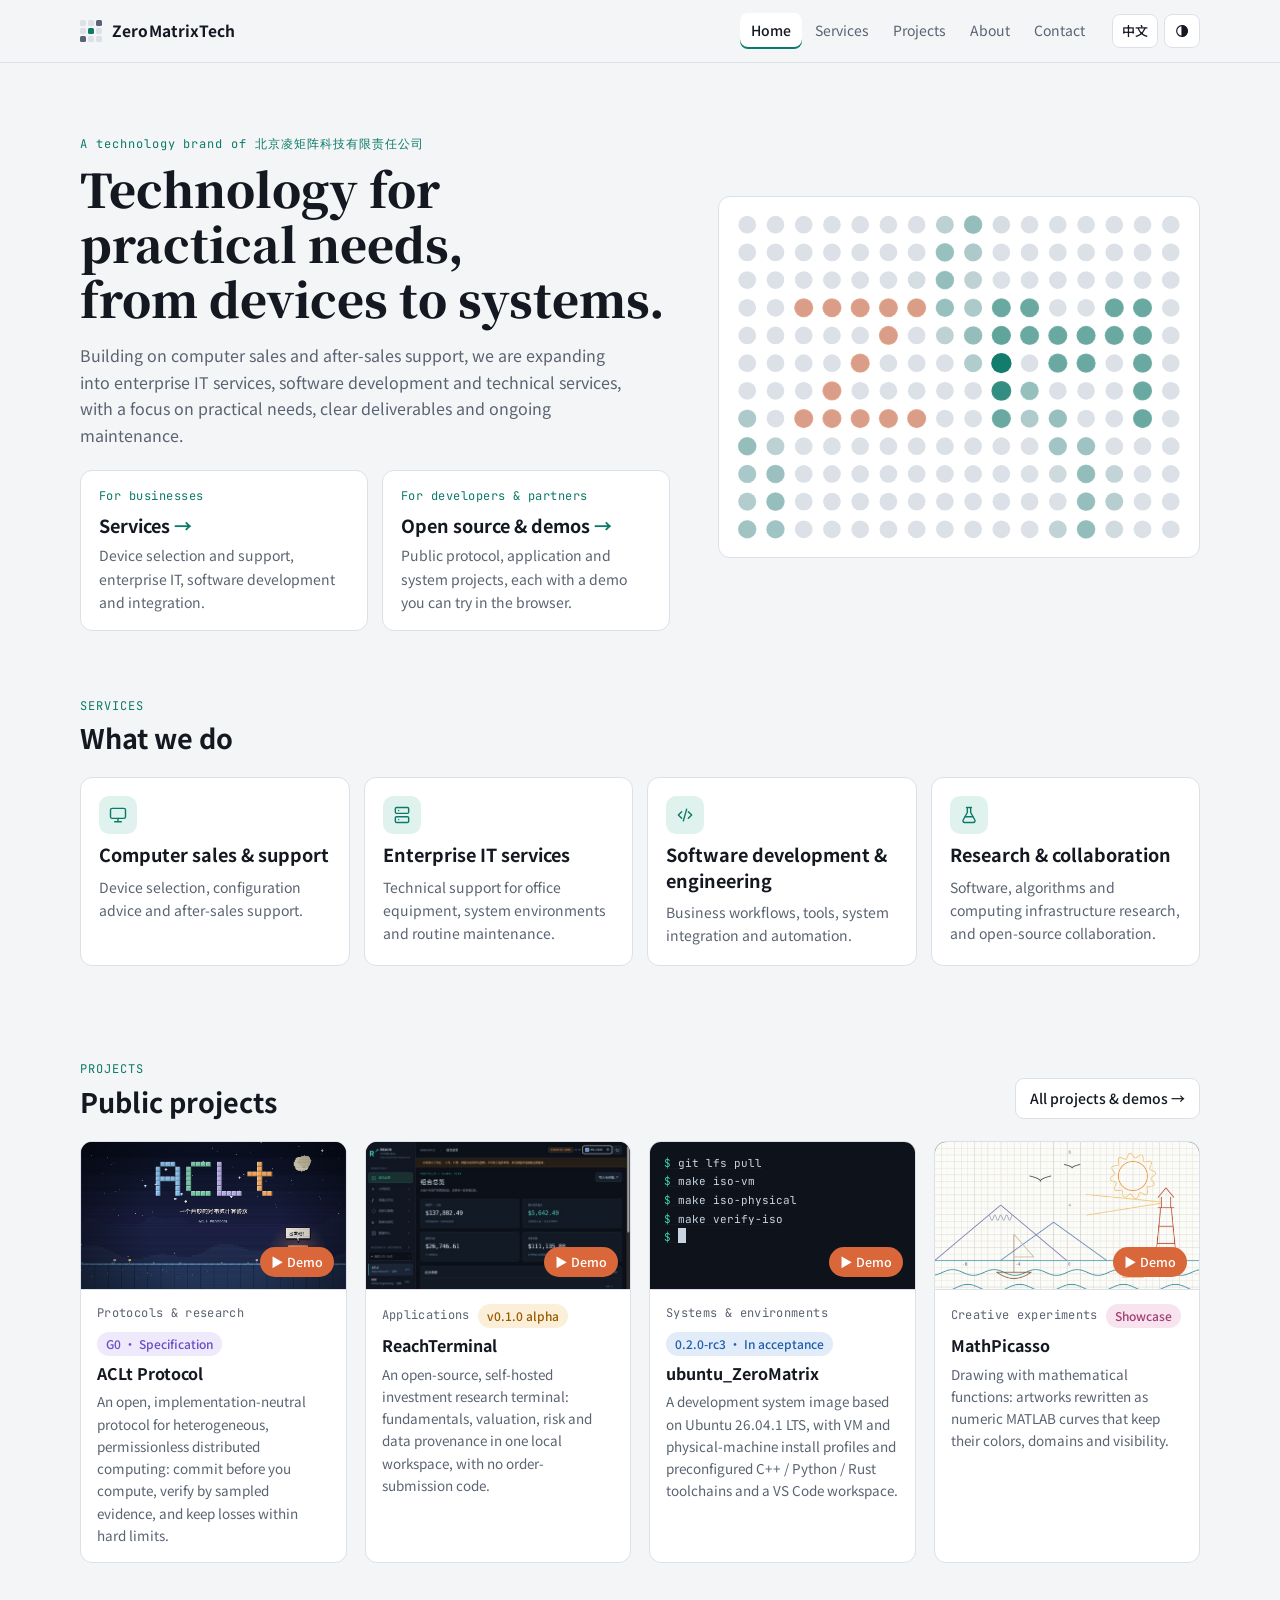
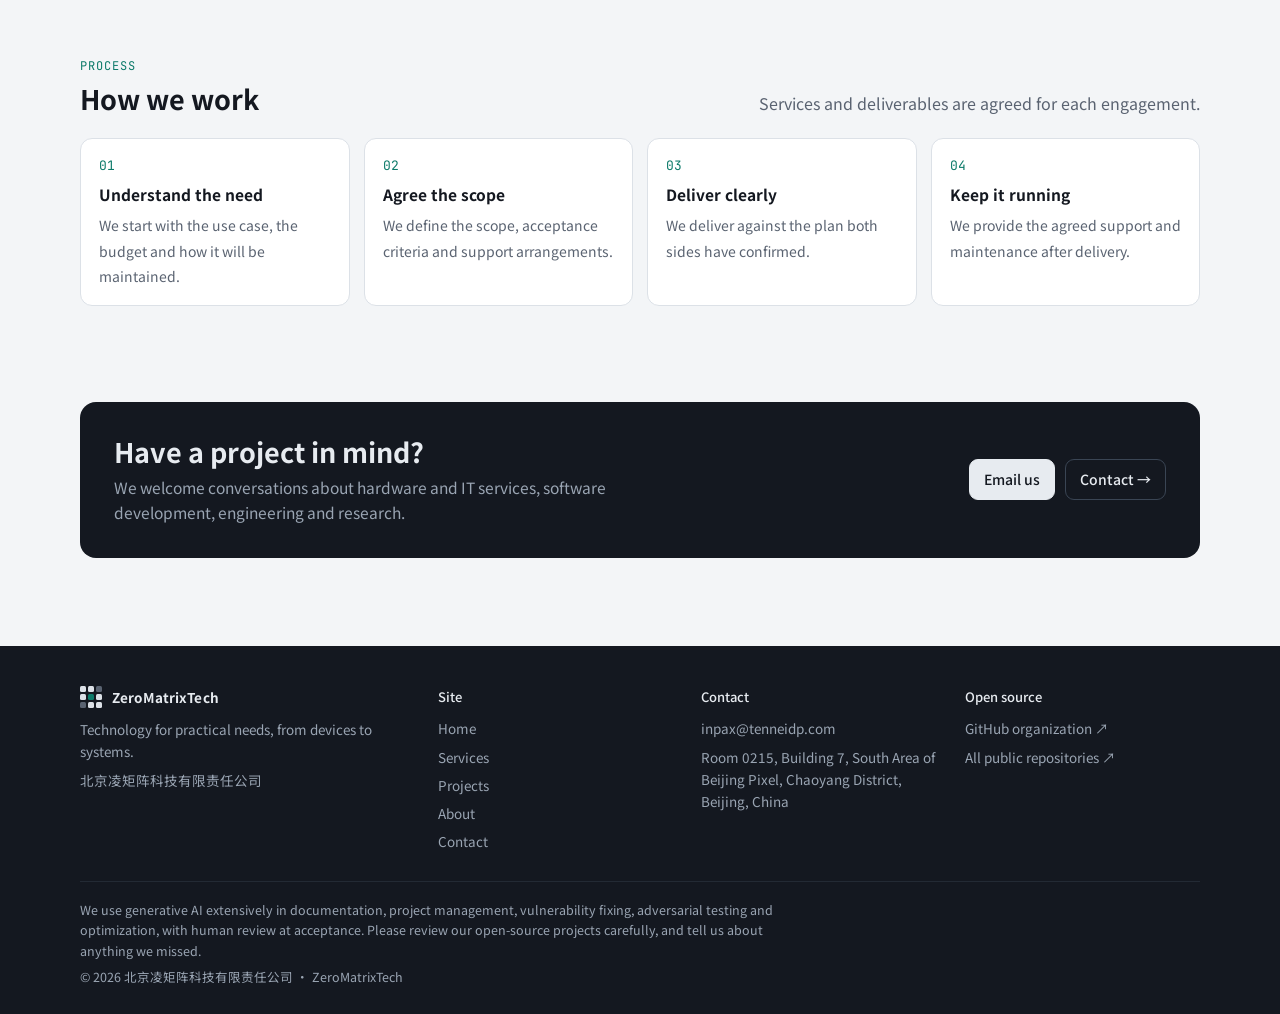
==== docs/en/index.html @ 13ad7a0d "Expand project hub into bilingual company website - Add site/content.json (all zh/en text and projec" ====
<!doctype html>
<html lang="en">
<head>
<meta charset="utf-8">
<meta name="viewport" content="width=device-width, initial-scale=1, viewport-fit=cover">
<title>ZeroMatrixTech</title>
<meta name="description" content="ZeroMatrixTech is the technology brand of 北京凌矩阵科技有限责任公司, offering computer sales and support, enterprise IT services, software development and research.">
<link rel="canonical" href="https://zeromatrix.tenneidp.com/en/">
<link rel="alternate" hreflang="zh-CN" href="https://zeromatrix.tenneidp.com/"><link rel="alternate" hreflang="en" href="https://zeromatrix.tenneidp.com/en/"><link rel="alternate" hreflang="x-default" href="https://zeromatrix.tenneidp.com/">
<meta property="og:type" content="website">
<meta property="og:site_name" content="ZeroMatrixTech">
<meta property="og:title" content="ZeroMatrixTech">
<meta property="og:description" content="ZeroMatrixTech is the technology brand of 北京凌矩阵科技有限责任公司, offering computer sales and support, enterprise IT services, software development and research.">
<meta property="og:url" content="https://zeromatrix.tenneidp.com/en/">
<meta property="og:image" content="https://zeromatrix.tenneidp.com/assets/og.png">
<link rel="icon" href="../assets/favicon.svg" type="image/svg+xml">
<link rel="preconnect" href="https://fonts.googleapis.com">
<link rel="preconnect" href="https://fonts.gstatic.com" crossorigin>
<link rel="stylesheet" href="https://fonts.googleapis.com/css2?family=JetBrains+Mono:wght@400;500&family=Noto+Sans+SC:wght@400;500;700&family=Noto+Serif+SC:wght@700;900&display=swap">
<link rel="stylesheet" href="../assets/site.css">
<script>try{var t=localStorage.getItem("zmt-theme");if(t)document.documentElement.dataset.theme=t}catch(e){}</script>
</head>
<body>
<a class="skip" href="#main">Skip to content</a>
<header class="bar">
  <div class="wrap">
    <a class="brand" href="index.html"><span class="mark" aria-hidden="true"><i></i><i></i><i></i><i></i><i></i><i></i><i></i><i></i><i></i></span>ZeroMatrixTech</a>
    <button class="menu" type="button" aria-expanded="false" aria-controls="nav" aria-label="Menu"><svg width="18" height="18" viewBox="0 0 24 24" fill="none" stroke="currentColor" stroke-width="1.7" stroke-linecap="round" stroke-linejoin="round" aria-hidden="true"><path d="M4 7h16M4 12h16M4 17h16"/></svg></button>
    <nav class="nav" id="nav" aria-label="Main"><a href="index.html" aria-current="page">Home</a><a href="services.html">Services</a><a href="projects.html">Projects</a><a href="about.html">About</a><a href="contact.html">Contact</a></nav>
    <div class="tools">
      <a class="lang" href="../index.html" hreflang="zh-CN" lang="zh-CN" title="切换到中文">中文</a>
      <button class="theme" type="button" aria-label="Toggle dark / light"><svg width="16" height="16" viewBox="0 0 24 24" fill="none" stroke="currentColor" stroke-width="1.7" stroke-linecap="round" stroke-linejoin="round" aria-hidden="true"><circle cx="12" cy="12" r="8"/><path d="M12 4a8 8 0 0 1 0 16z" fill="currentColor"/></svg></button>
    </div>
  </div>
</header>
<main id="main">

<div class="hero"><div class="wrap">
  <div>
    <p class="eyebrow">A technology brand of 北京凌矩阵科技有限责任公司</p>
    <h1>Technology for practical needs,<br>from devices to systems.</h1>
    <p class="lede">Building on computer sales and after-sales support, we are expanding into enterprise IT services, software development and technical services, with a focus on practical needs, clear deliverables and ongoing maintenance.</p>
    <div class="doors"><a class="door" href="services.html"><span class="k">For businesses</span><b>Services</b><span>Device selection and support, enterprise IT, software development and integration.</span></a><a class="door" href="projects.html"><span class="k">For developers &amp; partners</span><b>Open source &amp; demos</b><span>Public protocol, application and system projects, each with a demo you can try in the browser.</span></a></div>
  </div>
  <canvas class="matrix" id="matrix" role="img" aria-label="Animated ZM dot matrix"></canvas>
</div></div>
<section><div class="wrap"><div class="head"><h2><small>SERVICES</small>What we do</h2></div><div class="tiles"><a class="tile" href="services.html#devices" style="text-decoration:none"><span class="ico"><svg width="20" height="20" viewBox="0 0 24 24" fill="none" stroke="currentColor" stroke-width="1.7" stroke-linecap="round" stroke-linejoin="round" aria-hidden="true"><rect x="3" y="4" width="18" height="12" rx="2"/><path d="M8 20h8M12 16v4"/></svg></span><h3>Computer sales &amp; support</h3><p>Device selection, configuration advice and after-sales support.</p></a><a class="tile" href="services.html#it" style="text-decoration:none"><span class="ico"><svg width="20" height="20" viewBox="0 0 24 24" fill="none" stroke="currentColor" stroke-width="1.7" stroke-linecap="round" stroke-linejoin="round" aria-hidden="true"><rect x="4" y="3" width="16" height="7" rx="1.5"/><rect x="4" y="14" width="16" height="7" rx="1.5"/><path d="M8 6.5h.01M8 17.5h.01"/></svg></span><h3>Enterprise IT services</h3><p>Technical support for office equipment, system environments and routine maintenance.</p></a><a class="tile" href="services.html#software" style="text-decoration:none"><span class="ico"><svg width="20" height="20" viewBox="0 0 24 24" fill="none" stroke="currentColor" stroke-width="1.7" stroke-linecap="round" stroke-linejoin="round" aria-hidden="true"><path d="m8 8-4 4 4 4M16 8l4 4-4 4M14 5l-4 14"/></svg></span><h3>Software development &amp; engineering</h3><p>Business workflows, tools, system integration and automation.</p></a><a class="tile" href="services.html#research" style="text-decoration:none"><span class="ico"><svg width="20" height="20" viewBox="0 0 24 24" fill="none" stroke="currentColor" stroke-width="1.7" stroke-linecap="round" stroke-linejoin="round" aria-hidden="true"><path d="M9 3h6M10 3v6l-5 9a2 2 0 0 0 1.7 3h10.6a2 2 0 0 0 1.7-3l-5-9V3"/><path d="M7.5 14h9"/></svg></span><h3>Research &amp; collaboration</h3><p>Software, algorithms and computing infrastructure research, and open-source collaboration.</p></a></div></div></section>
<section><div class="wrap"><div class="head"><h2><small>PROJECTS</small>Public projects</h2><a class="btn" href="projects.html">All projects &amp; demos →</a></div><div class="grid compact"><article class="card" data-cat="protocol"><a class="media" href="../demos/aclt-theater.html" aria-label="ACLt Protocol"><img src="../assets/aclt-theater.png" alt="Opening frame of the ACLt pixel animation" loading="lazy" width="960" height="540"><span class="play">▶ Demo</span></a>
  <div class="body"><div class="meta"><span class="cat">Protocols &amp; research</span><span class="status tone-research">G0 · Specification</span></div><h3>ACLt Protocol</h3><p class="sum">An open, implementation-neutral protocol for heterogeneous, permissionless distributed computing: commit before you compute, verify by sampled evidence, and keep losses within hard limits.</p></div>
</article><article class="card" data-cat="app"><a class="media" href="../demos/reachterminal/index.html" aria-label="ReachTerminal"><img src="../assets/reachterminal.png" alt="ReachTerminal portfolio overview (synthetic demo data)" loading="lazy" width="960" height="540"><span class="play">▶ Demo</span></a>
  <div class="body"><div class="meta"><span class="cat">Applications</span><span class="status tone-alpha">v0.1.0 alpha</span></div><h3>ReachTerminal</h3><p class="sum">An open-source, self-hosted investment research terminal: fundamentals, valuation, risk and data provenance in one local workspace, with no order-submission code.</p></div>
</article><article class="card" data-cat="system"><a class="media" href="../demos/ubuntu-zeromatrix/index.html" aria-label="ubuntu_ZeroMatrix"><div class="term" aria-hidden="true"><div><span class="p">$ </span>git lfs pull</div><div><span class="p">$ </span>make iso-vm</div><div><span class="p">$ </span>make iso-physical</div><div><span class="p">$ </span>make verify-iso</div><div><span class="p">$ </span><span class="c"></span></div></div><span class="play">▶ Demo</span></a>
  <div class="body"><div class="meta"><span class="cat">Systems &amp; environments</span><span class="status tone-rc">0.2.0-rc3 · In acceptance</span></div><h3>ubuntu_ZeroMatrix</h3><p class="sum">A development system image based on Ubuntu 26.04.1 LTS, with VM and physical-machine install profiles and preconfigured C++ / Python / Rust toolchains and a VS Code workspace.</p></div>
</article><article class="card" data-cat="creative"><a class="media" href="../demos/mathpicasso/index.html" aria-label="MathPicasso"><img src="../assets/mathpicasso.png" alt="“Lighthouse and Sea” in the function sketchpad: mountains, sea, a lighthouse and a boat drawn with function curves" loading="lazy" width="960" height="540"><span class="play">▶ Demo</span></a>
  <div class="body"><div class="meta"><span class="cat">Creative experiments</span><span class="status tone-exp">Showcase</span></div><h3>MathPicasso</h3><p class="sum">Drawing with mathematical functions: artworks rewritten as numeric MATLAB curves that keep their colors, domains and visibility.</p></div>
</article></div></div></section>
<section><div class="wrap"><div class="head"><h2><small>PROCESS</small>How we work</h2><p class="lede">Services and deliverables are agreed for each engagement.</p></div><ol class="steps"><li><b>Understand the need</b><span>We start with the use case, the budget and how it will be maintained.</span></li><li><b>Agree the scope</b><span>We define the scope, acceptance criteria and support arrangements.</span></li><li><b>Deliver clearly</b><span>We deliver against the plan both sides have confirmed.</span></li><li><b>Keep it running</b><span>We provide the agreed support and maintenance after delivery.</span></li></ol></div></section>
<section><div class="wrap"><div class="cta">
  <div><h2>Have a project in mind?</h2><p>We welcome conversations about hardware and IT services, software development, engineering and research.</p></div>
  <div class="row"><a class="btn" href="mailto:inpax@tenneidp.com">Email us</a><a class="btn ghost" href="contact.html">Contact →</a></div>
</div></div></section>
</main>
<footer>
  <div class="wrap">
    <div>
      <div class="brand"><span class="mark" aria-hidden="true"><i></i><i></i><i></i><i></i><i></i><i></i><i></i><i></i><i></i></span>ZeroMatrixTech</div>
      <p style="margin:0">Technology for practical needs, from devices to systems.</p>
      <p style="margin:6px 0 0">北京凌矩阵科技有限责任公司</p>
    </div>
    <div><h4>Site</h4><ul><li><a href="index.html">Home</a></li><li><a href="services.html">Services</a></li><li><a href="projects.html">Projects</a></li><li><a href="about.html">About</a></li><li><a href="contact.html">Contact</a></li></ul></div>
    <div><h4>Contact</h4><ul><li><a href="mailto:inpax@tenneidp.com">inpax@tenneidp.com</a></li><li>Room 0215, Building 7, South Area of Beijing Pixel, Chaoyang District, Beijing, China</li></ul></div>
    <div><h4>Open source</h4><ul><li><a href="https://github.com/ZeroMatrixTech" rel="noopener">GitHub organization ↗</a></li><li><a href="https://github.com/orgs/ZeroMatrixTech/repositories" rel="noopener">All public repositories ↗</a></li></ul></div>
    <div class="legal"><p>We use generative AI extensively in documentation, project management, vulnerability fixing, adversarial testing and optimization, with human review at acceptance. Please review our open-source projects carefully, and tell us about anything we missed.</p><p>© 2026 北京凌矩阵科技有限责任公司 · ZeroMatrixTech</p></div>
  </div>
</footer>
<script src="../assets/site.js"></script>
</body>
</html>
---- docs/assets/site.css ----
/* ZeroMatrixTech site styles. Generated pages link this file; edit here, not in the HTML.
   Layout: sticky bar, wide hero, sectioned content on a 1160px column, dark footer band. */
:root{
  --bg:#F3F5F7; --surface:#FFFFFF; --ink:#141820; --muted:#5A6371; --line:#DCE1E7; --accent:#0C7A69; --accent-soft:#E0F2EE; --warm:#D9673A; --band:#141820; --band-ink:#E7EBF0; --band-muted:#9AA5B3;
  --t-research:#6A4FC7; --t-research-bg:#EEEAFB; --t-alpha:#9A5B00; --t-alpha-bg:#FCEFD9; --t-rc:#1F5FAD; --t-rc-bg:#E2ECF9; --t-stable:#167A4A; --t-stable-bg:#DDF3E6; --t-exp:#A33E74; --t-exp-bg:#F8E4EF;
  --display:"Noto Serif SC","Songti SC",serif; --body:"Noto Sans SC","PingFang SC","Microsoft YaHei",system-ui,sans-serif; --mono:"JetBrains Mono",ui-monospace,Menlo,monospace;
  --radius:12px;
}
@media (prefers-color-scheme: dark){:root:not([data-theme="light"]){
  --bg:#0D1015; --surface:#151A21; --ink:#E7EBF0; --muted:#94A0AF; --line:#27303B; --accent:#3BCBB1; --accent-soft:#12302B; --warm:#F0895B; --band:#080A0E; --band-ink:#E7EBF0; --band-muted:#8792A0;
  --t-research:#B9A6FF; --t-research-bg:#251D42; --t-alpha:#F4C26B; --t-alpha-bg:#3A2A0C; --t-rc:#8DB8F2; --t-rc-bg:#14273F; --t-stable:#7FD8A6; --t-stable-bg:#10301F; --t-exp:#F29CC8; --t-exp-bg:#3A1529; color-scheme:dark;
}}
:root[data-theme="dark"]{
  --bg:#0D1015; --surface:#151A21; --ink:#E7EBF0; --muted:#94A0AF; --line:#27303B; --accent:#3BCBB1; --accent-soft:#12302B; --warm:#F0895B; --band:#080A0E; --band-ink:#E7EBF0; --band-muted:#8792A0;
  --t-research:#B9A6FF; --t-research-bg:#251D42; --t-alpha:#F4C26B; --t-alpha-bg:#3A2A0C; --t-rc:#8DB8F2; --t-rc-bg:#14273F; --t-stable:#7FD8A6; --t-stable-bg:#10301F; --t-exp:#F29CC8; --t-exp-bg:#3A1529; color-scheme:dark;
}
*{box-sizing:border-box}
html{scroll-behavior:smooth;background:var(--bg)}
body{margin:0;background:var(--bg);color:var(--ink);font-family:var(--body);font-size:15px;line-height:1.7}
html[lang="en"] body{font-size:15.5px;line-height:1.65}
a{color:inherit}
img{max-width:100%;display:block}
[hidden]{display:none!important}
.wrap{max-width:1160px;margin:0 auto;padding-inline:20px}
:focus-visible{outline:2px solid var(--accent);outline-offset:3px;border-radius:6px}
.skip{position:absolute;left:-999px;top:8px;background:var(--ink);color:var(--bg);padding:6px 12px;border-radius:6px;z-index:20}
.skip:focus{left:12px}

/* bar */
.bar{position:sticky;top:0;z-index:10;background:color-mix(in srgb,var(--bg) 88%,transparent);backdrop-filter:blur(10px);border-bottom:1px solid var(--line)}
.bar .wrap{display:flex;align-items:center;gap:16px;min-height:62px}
.brand{display:flex;align-items:center;gap:10px;text-decoration:none;font-weight:700;letter-spacing:.01em;white-space:nowrap}
.mark{display:grid;grid-template-columns:repeat(3,6px);gap:2px}
.mark i{width:6px;height:6px;border-radius:1.5px;background:var(--line)}
.mark i:nth-child(5){background:var(--accent)}
.mark i:nth-child(3),.mark i:nth-child(7){background:var(--muted)}
.nav{display:flex;gap:2px;margin-left:auto}
.nav a{text-decoration:none;color:var(--muted);padding:6px 11px;border-radius:8px;font-size:14px;white-space:nowrap}
.nav a:hover{color:var(--ink);background:var(--surface)}
.nav a[aria-current="page"]{color:var(--ink);font-weight:500;background:var(--surface);box-shadow:inset 0 -2px 0 var(--accent)}
.tools{display:flex;gap:6px;flex:0 0 auto}
.lang,.theme{border:1px solid var(--line);background:var(--surface);color:var(--ink);border-radius:8px;height:34px;min-width:36px;padding:0 9px;cursor:pointer;display:grid;place-items:center;font:inherit;font-size:13px;font-weight:500;text-decoration:none}
.menu{display:none}

/* type & common */
h1{font-family:var(--display);font-weight:900;font-size:clamp(28px,4vw,46px);line-height:1.2;margin:0 0 16px;text-wrap:balance}
h2{font-size:clamp(22px,2.4vw,27px);margin:0;line-height:1.3;text-wrap:balance}
h2 small,.eyebrow{display:block;font-family:var(--mono);font-size:12px;font-weight:400;color:var(--accent);letter-spacing:.08em;margin-bottom:6px}
h3{margin:0;font-size:18px;line-height:1.4}
.lede{color:var(--muted);margin:0 0 22px;max-width:62ch;font-size:16px}
section{padding-block:48px}
.head{display:flex;align-items:end;justify-content:space-between;gap:16px;flex-wrap:wrap;margin-bottom:22px}
.head .lede{margin:0}
.btn{display:inline-flex;align-items:center;gap:6px;padding:8px 14px;border-radius:9px;border:1px solid var(--line);background:var(--surface);text-decoration:none;font-size:14px;font-weight:500;color:var(--ink);white-space:nowrap;cursor:pointer;font-family:inherit}
.btn:hover{border-color:var(--muted)}
.btn.primary{background:var(--ink);color:var(--bg);border-color:var(--ink)}
.btn.primary:hover{opacity:.88}
.btn.demo{border-color:var(--warm);color:var(--warm)}
.btn.off{color:var(--muted);border-style:dashed;cursor:default}
.row{display:flex;gap:10px;flex-wrap:wrap}
.muted{color:var(--muted)}
.small{font-size:13px}

/* page hero (inner pages) */
.pagehead{padding-block:52px 8px}
.pagehead .lede{margin-bottom:0}

/* home hero */
.hero{padding-block:60px 20px}
.hero .wrap{display:grid;grid-template-columns:minmax(0,1.1fr) minmax(0,.9fr);gap:48px;align-items:center}
.matrix{width:100%;aspect-ratio:4/3;max-width:100%;border:1px solid var(--line);border-radius:var(--radius);background:var(--surface)}
.doors{display:grid;grid-template-columns:repeat(2,minmax(0,1fr));gap:14px;margin-top:6px}
.door{display:grid;gap:4px;padding:16px 18px;border:1px solid var(--line);border-radius:var(--radius);background:var(--surface);text-decoration:none;transition:border-color .2s,transform .2s;min-width:0}
.door:hover{border-color:var(--accent);transform:translateY(-2px)}
.door .k{font-family:var(--mono);font-size:12px;color:var(--accent);letter-spacing:.04em}
.door b{font-size:18px}
.door span:last-child{color:var(--muted);font-size:14px}
.door b::after{content:" →";color:var(--accent)}

/* services */
.tiles{display:grid;grid-template-columns:repeat(4,minmax(0,1fr));gap:14px}
.tile{background:var(--surface);border:1px solid var(--line);border-radius:var(--radius);padding:18px;display:grid;gap:8px;align-content:start;min-width:0}
.tile p{margin:0;color:var(--muted);font-size:14px}
.ico{width:38px;height:38px;border-radius:10px;background:var(--accent-soft);color:var(--accent);display:grid;place-items:center}
.ico svg{width:20px;height:20px}
.svc{display:grid;grid-template-columns:minmax(0,1fr) minmax(0,1.3fr);gap:28px;padding-block:28px;border-top:1px solid var(--line)}
.svc:first-child{border-top:0}
.svc .t{display:flex;gap:14px;align-items:flex-start}
.svc p{margin:0 0 12px;max-width:62ch}
.rel{display:flex;gap:8px;flex-wrap:wrap;align-items:center}
.rel .lbl{font-family:var(--mono);font-size:12px;color:var(--muted);letter-spacing:.04em}
.chiplink{display:inline-flex;gap:6px;align-items:center;border:1px solid var(--line);border-radius:999px;padding:3px 11px;font-size:13px;text-decoration:none;background:var(--surface)}
.chiplink:hover{border-color:var(--accent);color:var(--accent)}

/* process (a real sequence, so numbered) */
.steps{list-style:none;margin:0;padding:0;display:grid;grid-template-columns:repeat(4,minmax(0,1fr));gap:14px;counter-reset:s}
.steps li{counter-increment:s;background:var(--surface);border:1px solid var(--line);border-radius:var(--radius);padding:16px 18px;min-width:0}
.steps li::before{content:counter(s,decimal-leading-zero);display:block;font-family:var(--mono);font-size:13px;color:var(--accent);margin-bottom:6px}
.steps b{display:block;margin-bottom:4px}
.steps span{color:var(--muted);font-size:14px}

/* project cards */
.chips{display:flex;gap:6px;flex-wrap:wrap}
.chip{border:1px solid var(--line);background:var(--surface);color:var(--muted);padding:5px 12px;border-radius:999px;cursor:pointer;font:inherit;font-size:13px}
.chip[aria-pressed="true"]{background:var(--ink);color:var(--bg);border-color:var(--ink)}
.chip em{font-style:normal;font-family:var(--mono);font-size:11px;opacity:.7;margin-left:4px}
.grid{display:grid;grid-template-columns:repeat(2,minmax(0,1fr));gap:18px}
.grid.compact{grid-template-columns:repeat(4,minmax(0,1fr))}
.card{display:flex;flex-direction:column;background:var(--surface);border:1px solid var(--line);border-radius:var(--radius);overflow:hidden;min-width:0;transition:border-color .2s,transform .2s}
.card:hover{border-color:var(--muted);transform:translateY(-2px)}
.media{display:block;aspect-ratio:16/9;max-width:100%;background:#0E131B;overflow:hidden;position:relative;border-bottom:1px solid var(--line)}
.media img{width:100%;height:100%;object-fit:cover;object-position:top left}
.term{height:100%;padding:22px 24px;font-family:var(--mono);font-size:14px;color:#C9D4E2;line-height:1.9;background:#0E131B}
.compact .term{padding:12px 14px;font-size:11px;line-height:1.7}
.term .p{color:#3BCBB1}
.term .c{display:inline-block;width:8px;height:15px;background:#C9D4E2;vertical-align:-2px;animation:blink 1.1s steps(1) infinite}
@keyframes blink{50%{opacity:0}}
.play{position:absolute;right:12px;bottom:12px;background:var(--warm);color:#fff;font-size:12.5px;font-weight:500;padding:5px 11px;border-radius:999px}
.body{padding:18px 20px 20px;display:flex;flex-direction:column;gap:10px;flex:1;min-width:0}
.compact .body{padding:14px 16px 16px;gap:6px}
.meta{display:flex;gap:8px;align-items:center;flex-wrap:wrap;font-size:12px}
.cat{color:var(--muted);font-family:var(--mono);letter-spacing:.03em}
.status{padding:2px 9px;border-radius:999px;font-weight:500}
.tone-research{color:var(--t-research);background:var(--t-research-bg)}
.tone-alpha{color:var(--t-alpha);background:var(--t-alpha-bg)}
.tone-rc{color:var(--t-rc);background:var(--t-rc-bg)}
.tone-stable{color:var(--t-stable);background:var(--t-stable-bg)}
.tone-exp{color:var(--t-exp);background:var(--t-exp-bg)}
.lic{margin-left:auto;font-family:var(--mono);color:var(--muted)}
.card h3{font-size:20px}
.compact .card h3{font-size:16px}
.card .sum{margin:0}
.compact .sum{font-size:13.5px;color:var(--muted)}
.tags{list-style:none;display:flex;gap:6px;flex-wrap:wrap;margin:0;padding:0}
.tags li{font-family:var(--mono);font-size:12px;color:var(--muted);border:1px solid var(--line);border-radius:6px;padding:1px 7px}
.actions{display:flex;gap:8px;flex-wrap:wrap;margin-top:auto;padding-top:6px}
.note{margin:0;font-size:12.5px;color:var(--muted)}

/* demos */
.feature{display:grid;grid-template-columns:minmax(0,1.35fr) minmax(0,1fr);gap:28px;align-items:center;background:var(--surface);border:1px solid var(--line);border-radius:var(--radius);padding:20px}
.feature .media{border-radius:8px;border:0}
.feature h3{font-size:22px;margin-bottom:8px}
.feature p{margin:0 0 10px;color:var(--muted)}
.feature ul{margin:0 0 16px;padding-left:20px;color:var(--muted)}
.demos{margin-top:18px;display:grid;grid-template-columns:repeat(3,minmax(0,1fr));gap:18px}
.demo{display:flex;flex-direction:column;background:var(--surface);border:1px solid var(--line);border-radius:var(--radius);overflow:hidden;min-width:0}
.demo p{margin:0;color:var(--muted);font-size:14px}
.callout{margin-top:22px;padding:16px 20px;border:1px dashed var(--line);border-radius:var(--radius);color:var(--muted);font-size:14px}
.callout b{color:var(--ink)}

/* about */
.about-intro{display:grid;grid-template-columns:minmax(0,1.4fr) minmax(0,1fr);gap:36px;align-items:start}
.about-intro p{margin:0 0 14px;max-width:64ch}
.facts{display:grid;gap:1px;background:var(--line);border:1px solid var(--line);border-radius:var(--radius);overflow:hidden;margin:0}
.facts div{background:var(--surface);padding:12px 16px;display:grid;grid-template-columns:7.5em minmax(0,1fr);gap:10px}
.facts dt{color:var(--muted);font-size:13px}
.facts dd{margin:0;font-weight:500;overflow-wrap:anywhere}
.team{display:grid;grid-template-columns:repeat(3,minmax(0,1fr));gap:16px}
.person{background:var(--surface);border:1px solid var(--line);border-radius:var(--radius);padding:20px;display:grid;gap:8px;align-content:start;min-width:0}
.mono-av{width:48px;height:48px;border-radius:12px;background:var(--accent-soft);color:var(--accent);display:grid;place-items:center;font-family:var(--display);font-weight:900;font-size:22px}
.person .role{font-family:var(--mono);font-size:12px;color:var(--accent);letter-spacing:.03em}
.person p{margin:0;color:var(--muted);font-size:14px}
.partner{display:grid;grid-template-columns:auto minmax(0,1fr);gap:16px;align-items:start;background:var(--surface);border:1px solid var(--line);border-radius:var(--radius);padding:18px 20px;margin-top:16px}
.partner p{margin:4px 0 0;color:var(--muted);font-size:14px}
.prose{max-width:70ch;color:var(--muted)}

/* contact */
.contact{display:grid;grid-template-columns:minmax(0,1fr) minmax(0,1.2fr);gap:28px;align-items:start}
.panel{background:var(--surface);border:1px solid var(--line);border-radius:var(--radius);padding:20px 22px;min-width:0}
.panel + .panel{margin-top:16px}
.panel h3{font-size:15px;color:var(--muted);font-weight:500;margin-bottom:6px}
.panel .big{font-size:20px;font-weight:500;overflow-wrap:anywhere}
.panel p{margin:0}
.topics{display:grid;grid-template-columns:repeat(2,minmax(0,1fr));gap:10px;margin:10px 0 12px}
.topic{display:grid;gap:2px;padding:12px 14px;border:1px solid var(--line);border-radius:10px;text-decoration:none;background:var(--bg);min-width:0}
.topic:hover{border-color:var(--accent)}
.topic b{font-size:15px}
.topic span{font-size:12.5px;color:var(--muted)}

/* CTA band + footer */
.cta{background:var(--band);color:var(--band-ink);border-radius:16px;padding:32px 34px;display:flex;justify-content:space-between;align-items:center;gap:20px;flex-wrap:wrap}
.cta h2{color:var(--band-ink)}
.cta p{margin:6px 0 0;color:var(--band-muted);max-width:60ch}
.cta .btn{background:var(--band-ink);color:var(--band);border-color:var(--band-ink)}
.cta .btn.ghost{background:transparent;color:var(--band-ink);border-color:#3a4554}
footer{margin-top:40px;background:var(--band);color:var(--band-muted);font-size:13.5px}
footer .wrap{display:grid;grid-template-columns:minmax(0,1.4fr) repeat(3,minmax(0,1fr));gap:28px;padding-block:40px 26px}
footer h4{color:var(--band-ink);font-size:13px;margin:0 0 10px;font-weight:500}
footer ul{list-style:none;margin:0;padding:0;display:grid;gap:6px}
footer a{text-decoration:none}
footer a:hover{color:var(--band-ink)}
footer .brand{color:var(--band-ink);margin-bottom:10px}
footer .legal{grid-column:1/-1;border-top:1px solid #232a34;padding-top:18px;display:grid;gap:6px;font-size:12.5px}
footer .legal p{margin:0;max-width:100ch}

/* 404 */
.nf{min-height:50vh;display:grid;place-items:center;text-align:center;padding-block:60px}
.nf .code{font-family:var(--mono);font-size:64px;color:var(--accent);line-height:1}

@media (max-width:980px){
  .tiles,.steps,.grid.compact{grid-template-columns:repeat(2,minmax(0,1fr))}
  .demos{grid-template-columns:repeat(2,minmax(0,1fr))}
  footer .wrap{grid-template-columns:repeat(2,minmax(0,1fr))}
}
@media (max-width:860px){
  .hero .wrap,.feature,.about-intro,.contact,.svc{grid-template-columns:minmax(0,1fr)}
  .grid,.team{grid-template-columns:minmax(0,1fr)}
  .hero{padding-block:34px 10px}
  .menu{display:grid;border:1px solid var(--line);background:var(--surface);color:var(--ink);border-radius:8px;height:34px;width:38px;place-items:center;cursor:pointer;margin-left:auto}
  .nav{display:none;position:absolute;left:0;right:0;top:62px;flex-direction:column;background:var(--bg);border-bottom:1px solid var(--line);padding:8px 20px 14px}
  .nav.open{display:flex}
  .nav a{padding:10px 8px}
  .bar .wrap{position:relative}
}
@media (max-width:560px){
  .tiles,.steps,.grid.compact,.demos,.doors,.topics{grid-template-columns:minmax(0,1fr)}
  footer .wrap{grid-template-columns:minmax(0,1fr)}
  .cta{padding:24px 22px}
  .facts div{grid-template-columns:minmax(0,1fr);gap:0}
}
@media (prefers-reduced-motion: reduce){.card,.card:hover,.door,.door:hover{transition:none;transform:none}.term .c{animation:none}html{scroll-behavior:auto}}
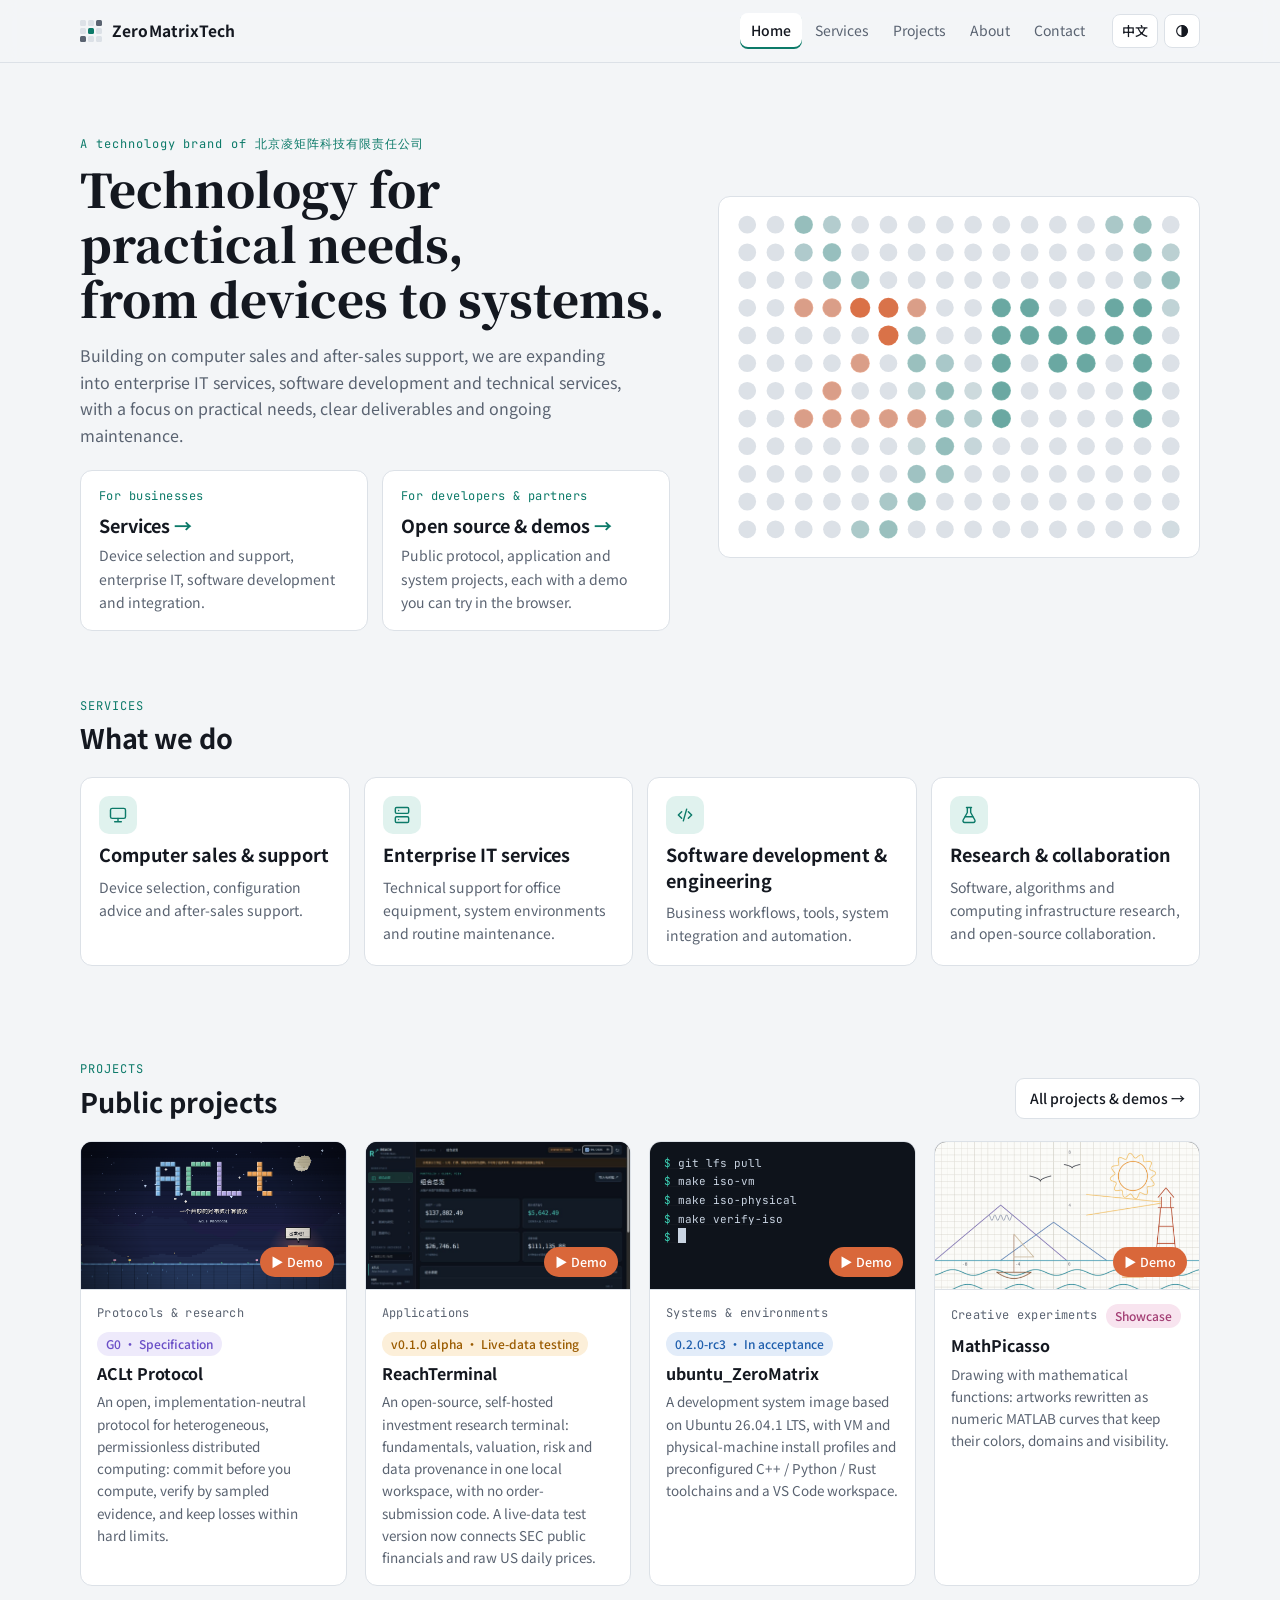
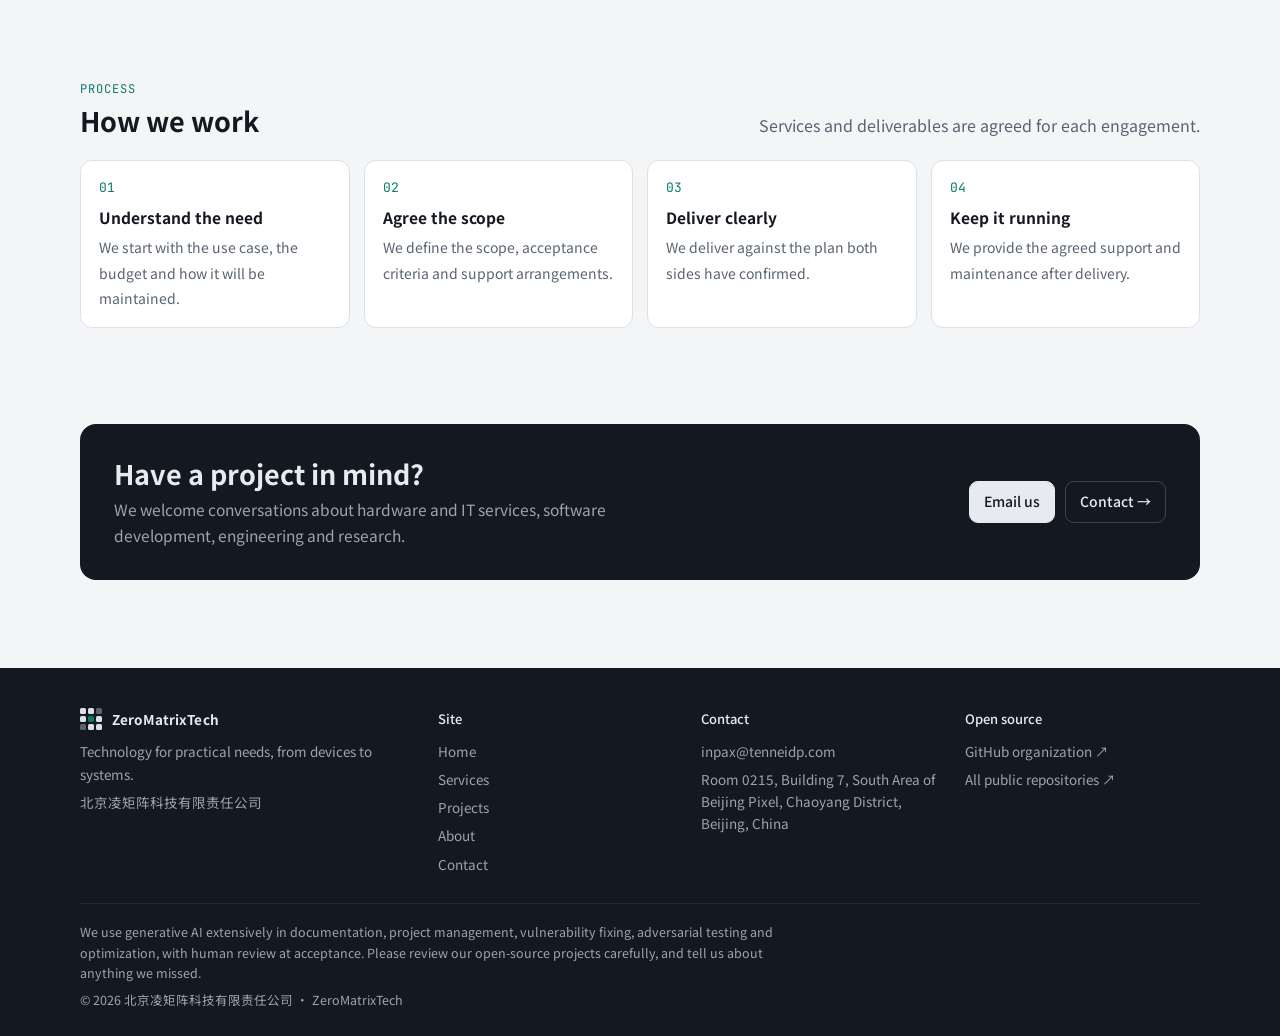
==== commit bd745177: "Show ReachTerminal live-data test version on the website - Status becomes "v0.1.0 alpha · 联网测试 / Liv" ====
--- a/docs/en/index.html
+++ b/docs/en/index.html
@@ -48,7 +48,7 @@
 <section><div class="wrap"><div class="head"><h2><small>PROJECTS</small>Public projects</h2><a class="btn" href="projects.html">All projects &amp; demos →</a></div><div class="grid compact"><article class="card" data-cat="protocol"><a class="media" href="../demos/aclt-theater.html" aria-label="ACLt Protocol"><img src="../assets/aclt-theater.png" alt="Opening frame of the ACLt pixel animation" loading="lazy" width="960" height="540"><span class="play">▶ Demo</span></a>
   <div class="body"><div class="meta"><span class="cat">Protocols &amp; research</span><span class="status tone-research">G0 · Specification</span></div><h3>ACLt Protocol</h3><p class="sum">An open, implementation-neutral protocol for heterogeneous, permissionless distributed computing: commit before you compute, verify by sampled evidence, and keep losses within hard limits.</p></div>
 </article><article class="card" data-cat="app"><a class="media" href="../demos/reachterminal/index.html" aria-label="ReachTerminal"><img src="../assets/reachterminal.png" alt="ReachTerminal portfolio overview (synthetic demo data)" loading="lazy" width="960" height="540"><span class="play">▶ Demo</span></a>
-  <div class="body"><div class="meta"><span class="cat">Applications</span><span class="status tone-alpha">v0.1.0 alpha</span></div><h3>ReachTerminal</h3><p class="sum">An open-source, self-hosted investment research terminal: fundamentals, valuation, risk and data provenance in one local workspace, with no order-submission code.</p></div>
+  <div class="body"><div class="meta"><span class="cat">Applications</span><span class="status tone-alpha">v0.1.0 alpha · Live-data testing</span></div><h3>ReachTerminal</h3><p class="sum">An open-source, self-hosted investment research terminal: fundamentals, valuation, risk and data provenance in one local workspace, with no order-submission code. A live-data test version now connects SEC public financials and raw US daily prices.</p></div>
 </article><article class="card" data-cat="system"><a class="media" href="../demos/ubuntu-zeromatrix/index.html" aria-label="ubuntu_ZeroMatrix"><div class="term" aria-hidden="true"><div><span class="p">$ </span>git lfs pull</div><div><span class="p">$ </span>make iso-vm</div><div><span class="p">$ </span>make iso-physical</div><div><span class="p">$ </span>make verify-iso</div><div><span class="p">$ </span><span class="c"></span></div></div><span class="play">▶ Demo</span></a>
   <div class="body"><div class="meta"><span class="cat">Systems &amp; environments</span><span class="status tone-rc">0.2.0-rc3 · In acceptance</span></div><h3>ubuntu_ZeroMatrix</h3><p class="sum">A development system image based on Ubuntu 26.04.1 LTS, with VM and physical-machine install profiles and preconfigured C++ / Python / Rust toolchains and a VS Code workspace.</p></div>
 </article><article class="card" data-cat="creative"><a class="media" href="../demos/mathpicasso/index.html" aria-label="MathPicasso"><img src="../assets/mathpicasso.png" alt="“Lighthouse and Sea” in the function sketchpad: mountains, sea, a lighthouse and a boat drawn with function curves" loading="lazy" width="960" height="540"><span class="play">▶ Demo</span></a>
